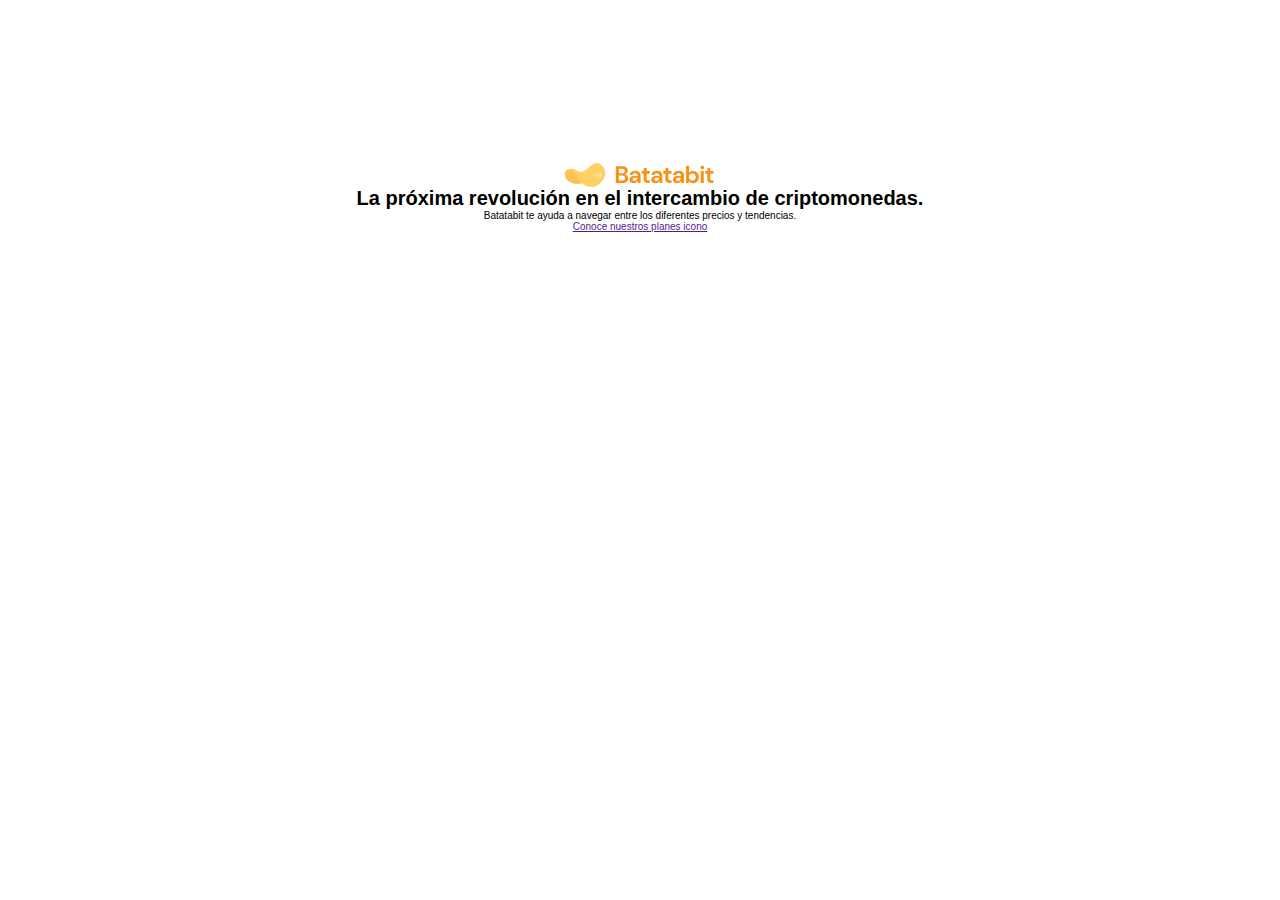
==== Mobile first/index.html @ 76c78989 "mobile first" ====
<!DOCTYPE html>
<html lang="en">
<head>
    <meta charset="UTF-8">
    <meta name="viewport" content="width=device-width, initial-scale=1.0">
    <meta http-equiv="X-UA-Compatible" content="ie=edge">
    <title>Document</title>
    <link rel="stylesheet" href="./style.css">
    <link href=“https://fonts.googleapis.com/css2?family=DM+Sans:wght@400;500;700&family=Inter:wght@300;500&display=swap” rel=“stylesheet”>
</head>
<body>
    <header>
        <img src="./assets/img/logo.svg" alt="">
        <div class="header--title-container">
            <h1>La próxima revolución en el intercambio de criptomonedas.</h1>
            <p>Batatabit te ayuda a navegar entre los diferentes precios y tendencias.</p>
            <a href="" class="header--button">Conoce nuestros planes <span>icono</span></a>
        </div>
    </header>
    <main>
        <section></section>
        <section></section>
        <section></section>
        <section></section>
    </main>
    <footer></footer>
</body>
</html>
---- Mobile first/style.css ----
/*
1.posicionamiento
2.modelo de caja
3.tipografia
4.visuales(sadow,border-radius)
5.otros
*/

:root{
    /*Colores*/
    --bitcoin-orange:#f7931a;
    --soft-orange: #ffe9d5;
    --secondary-blue: #1a9af7;
    --soft-blue: #e7f5ff;
    --warm-black: #201e1c;
    --black: #282623;
    --grey: #bababa;
    --off-white: #faf8f7;
    --just-white: #fff;

}

*{
    box-sizing: border-box;
    margin: 0;
    padding: 0;
}

html{
    font-size: 62.5%;
    font-family: "DM Sans", sans-serif;
}

header{
    position: relative;
    display: flex;
    flex-direction: column;
    justify-content: center;
    width: 100%;
    min-width: 320px;
    height: 334px;
    text-align: center;
}

header img{
    width: 150px;
    height: 24px;
    margin-top: 60px;
    align-self: center;/*centrar un elemento que este dentro de un contenedor con display flex*/
}
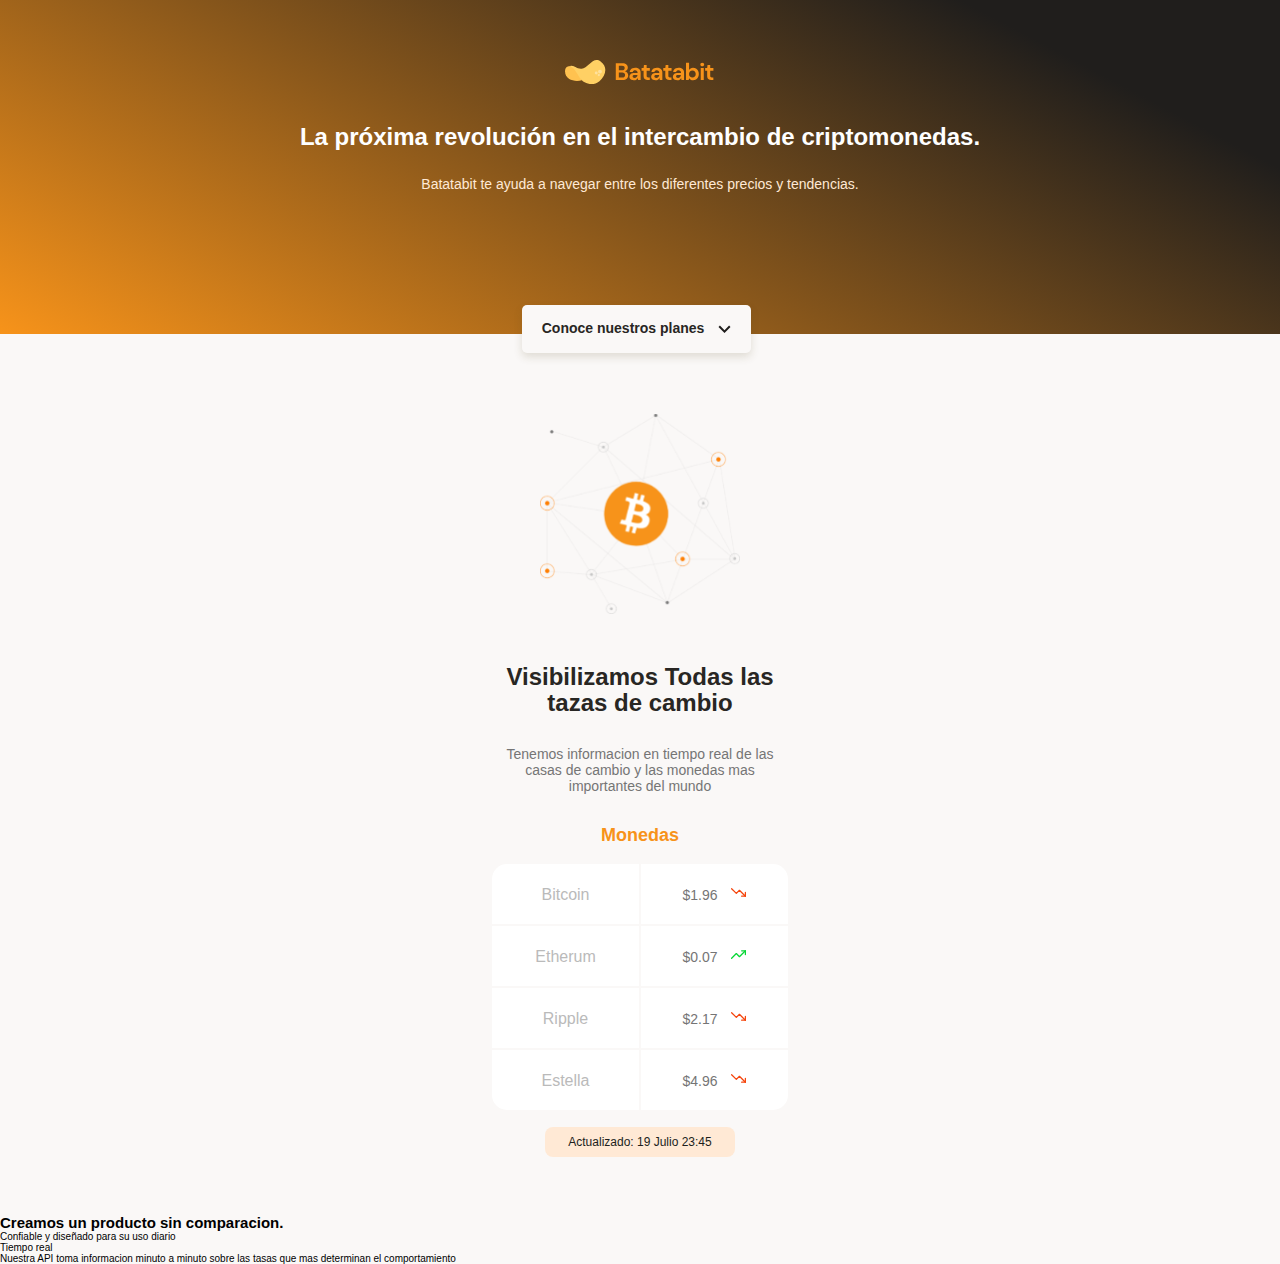
==== commit 33a48136: "Segunda y tercera seccion" ====
--- a/Mobile first/index.html
+++ b/Mobile first/index.html
@@ -4,7 +4,7 @@
     <meta charset="UTF-8">
     <meta name="viewport" content="width=device-width, initial-scale=1.0">
     <meta http-equiv="X-UA-Compatible" content="ie=edge">
-    <title>Document</title>
+    <title>Mobile First</title>
     <link rel="stylesheet" href="./style.css">
     <link href=“https://fonts.googleapis.com/css2?family=DM+Sans:wght@400;500;700&family=Inter:wght@300;500&display=swap” rel=“stylesheet”>
 </head>
@@ -14,12 +14,59 @@
         <div class="header--title-container">
             <h1>La próxima revolución en el intercambio de criptomonedas.</h1>
             <p>Batatabit te ayuda a navegar entre los diferentes precios y tendencias.</p>
-            <a href="" class="header--button">Conoce nuestros planes <span>icono</span></a>
+            <a href="" class="header--button">Conoce nuestros planes <span></span></a>
         </div>
     </header>
     <main>
-        <section></section>
-        <section></section>
+        <section class="main-exchage-container">
+            <div class="background-img"></div>
+            <div class="main-exchage-container--title">
+                <h2>Visibilizamos Todas las tazas de cambio</h2>
+                <p>Tenemos informacion en tiempo real de las casas de cambio y las monedas mas importantes del mundo</p>
+            </div>
+            <section class="main-tables-container">
+                <div class="main-currency-table">
+                    <p class="currency-table--title">Monedas</p>
+                    <div class="currency-table--container">
+                        <table>
+                            <tr>
+                                <td class="table__top-left">Bitcoin</td>
+                                <td class="table__top-rigth table__rigth">$1.96 <span class="down"></span></td>
+                            </tr>
+                            <tr>
+                                <td>Etherum</td>
+                                <td class="table__rigth">$0.07 <span class="up"></span></td>
+                            </tr>
+                            <tr>
+                                <td>Ripple</td>
+                                <td class="table__rigth">$2.17 <span class="down"></span></td>
+                            </tr>
+                            <tr>
+                                <td class="table__bottom-left">Estella</td>
+                                <td class="table__bottom-rigth table__rigth">$4.96 <span class="down"></span></td>
+                            </tr>
+                        </table>
+                    </div>
+                    <div class="currency-table--date">
+                        <p><b>Actualizado:</b> 19 Julio 23:45</p>
+                    </div>
+                </div>
+            </section>
+        </section>
+        <section  class="main-product-detail">
+            <span></span>
+            <div>
+                <h2>Creamos un producto sin comparacion.</h2>
+                <p>Confiable y diseñado para su uso diario</p>
+                <section class="product-cards--container">
+                    <article class="product-detail--card">
+                        <span class="clock"></span>
+                        <p class="product--card-title">Tiempo real</p>
+                        <p class="product--card-body">Nuestra API toma informacion minuto a minuto sobre las tasas que mas determinan el comportamiento</p>
+                    </article>
+                </section>
+            </div>
+        </section>
         <section></section>
         <section></section>
     </main>
--- a/Mobile first/style.css
+++ b/Mobile first/style.css
@@ -40,6 +40,7 @@
     min-width: 320px;
     height: 334px;
     text-align: center;
+    background: linear-gradient(207.8deg, #201E1C 16.69%, #F7931A 100%);
 }
 
 header img{
@@ -47,4 +48,208 @@
     height: 24px;
     margin-top: 60px;
     align-self: center;/*centrar un elemento que este dentro de un contenedor con display flex*/
+}
+
+.header--title-container{
+    width: 90%;
+    min-width: 288px;
+    max-width: 900px;
+    height: 218px;
+    margin-top: 40px;
+    text-align: center;
+    align-self: center;
+}    
+
+.header--title-container h1{
+    font-size: 2.4rem;
+    font-weight: bold;
+    line-height: 2.6rem;/*distancia entre lineas*/
+    color: var(--just-white);
+}
+
+.header--title-container p{
+    margin-top: 25px;
+    font-size: 1.4rem;
+    font-weight: 500;
+    line-height: 1.8rem;
+    color: var(--soft-orange);
+}
+
+.header--title-container .header--button{
+    position: absolute;
+    left: calc(50% - 118px);/*le decimos que se vaya al centro con el 50 pero como 
+    el boton es tan grande se le resta 118px*/
+    top: 270px;
+    display: block;
+    margin-top: 35px;
+    padding: 15px;
+    width: 229px;
+    height: 48px;
+    background-color: var(--off-white);
+
+    box-shadow: 0px 4px 8px rgba(89,73,30,0.16);
+    border: none;
+    border-radius: 5px;
+    font-size: 1.4rem;
+    font-weight: bold;
+    text-decoration: none;
+    color: var(--black);
+}
+
+.header--button span{
+    display: inline-block;
+    width: 13px;
+    height: 8px;
+    margin-left: 10px;
+    background-image: url('./assets/icons/down-arrow.svg');
+}
+
+main{
+    width: 100%;
+    height: auto;
+    background-color: var(--off-white);
+}
+
+.main-exchage-container{
+    width: 100%;
+     height: auto;
+     padding-top:80px;
+     padding-bottom: 30px;
+     text-align: center; 
+}
+
+.main-exchage-container--title{
+    width: 90%;
+    min-width: 288px;
+    max-width: 90px;
+    margin: 0 auto;
+}
+
+.main-exchage-container .background-img{
+    width: 200px;
+    height: 200px;
+    margin: 0 auto;
+    margin-bottom: 50px;
+    background-image: url('./assets/img/Bitcoin.svg');
+    background-size: cover;
+    background-position: center;/*tener visibilidad del centro de la imagen*/
+    background-repeat: no-repeat;
+}
+
+.main-exchage-container h2{
+    margin-bottom: 30px;
+    font-size: 2.4rem;
+    font-weight: bold;
+    line-height: 2.6rem;
+    color: var(--black);
+}
+
+.main-exchage-container p{
+    margin-bottom: 30px;
+    font-size: 1.4rem;
+    font-weight: 500;
+    line-height: 1.6rem;
+    color: #757575;
+}
+
+.main-currency-table{
+    width: 70%;
+    min-width: 235px;
+    max-width: 500px;
+    height: 360px;
+    margin: 0 auto;
+    font-family: "Inter", sans-serif;
+}
+
+.main-currency-table .currency-table--title{
+     margin-bottom: 15px;
+     font-size: 1.8rem;
+     font-weight: bold;
+     line-height: 2.3rem;
+     color: var(--bitcoin-orange);
+}
+
+.main-currency-table .currency-table--container{
+    width: 90%;
+    min-width: 230px;
+    max-width: 300px;
+    height: 250px;
+    margin: 0 auto;
+}
+
+.currency-table--container table{
+    width: 100%;
+    height: 100%;
+}
+
+.currency-table--container td{
+    width: 50%;
+    font-size: 1.6rem;
+    font-weight: 500;
+    line-height: 1.9rem;
+    color: var(--grey);
+    background-color: var(--just-white);
+}
+
+.currency-table--container .table__top-left{
+    border-radius: 15px 0 0 0;
+}
+
+.currency-table--container .table__top-rigth{ 
+    border-radius: 0 15px 0 0;
+}
+
+.currency-table--container .table__bottom-left{
+    border-radius: 0 0 0 15px;
+}
+
+.currency-table--container .table__bottom-rigth{
+    border-radius: 0 0 15px 0;
+}
+
+.currency-table--container .table__rigth{
+    font-size: 1.4rem;
+    font-weight: normal;
+    line-height: 1.7rem;
+    color: #757575;
+
+}
+
+.currency-table--container .down{
+    display: inline-block;
+    width: 15px;
+    height: 15px;
+    margin-left: 10px;
+    background-image: url('./assets/icons/trending-down.svg');
+    background-size: cover;
+    background-position: center;
+    background-repeat: no-repeat;
+}
+
+.currency-table--container .up{
+    display: inline-block;
+    width: 15px;
+    height: 15px;
+    margin-left: 10px;
+    background-image: url('./assets/icons/trending-up.svg');
+    background-size: cover;
+    background-position: center;
+    background-repeat: no-repeat;
+}
+
+.currency-table--date{
+    width: 190px;
+    height: 30px;
+    margin: 0 auto;
+    margin-top: 15px;
+    padding: 8px;
+    background-color: var(--soft-orange);
+    border-radius: 8px;
+}
+
+.currency-table--date p{
+    font-size: 1.2rem;
+    line-height: 1.5rem;
+    font-weight: 300;
+    color: var(--warm-black);
 }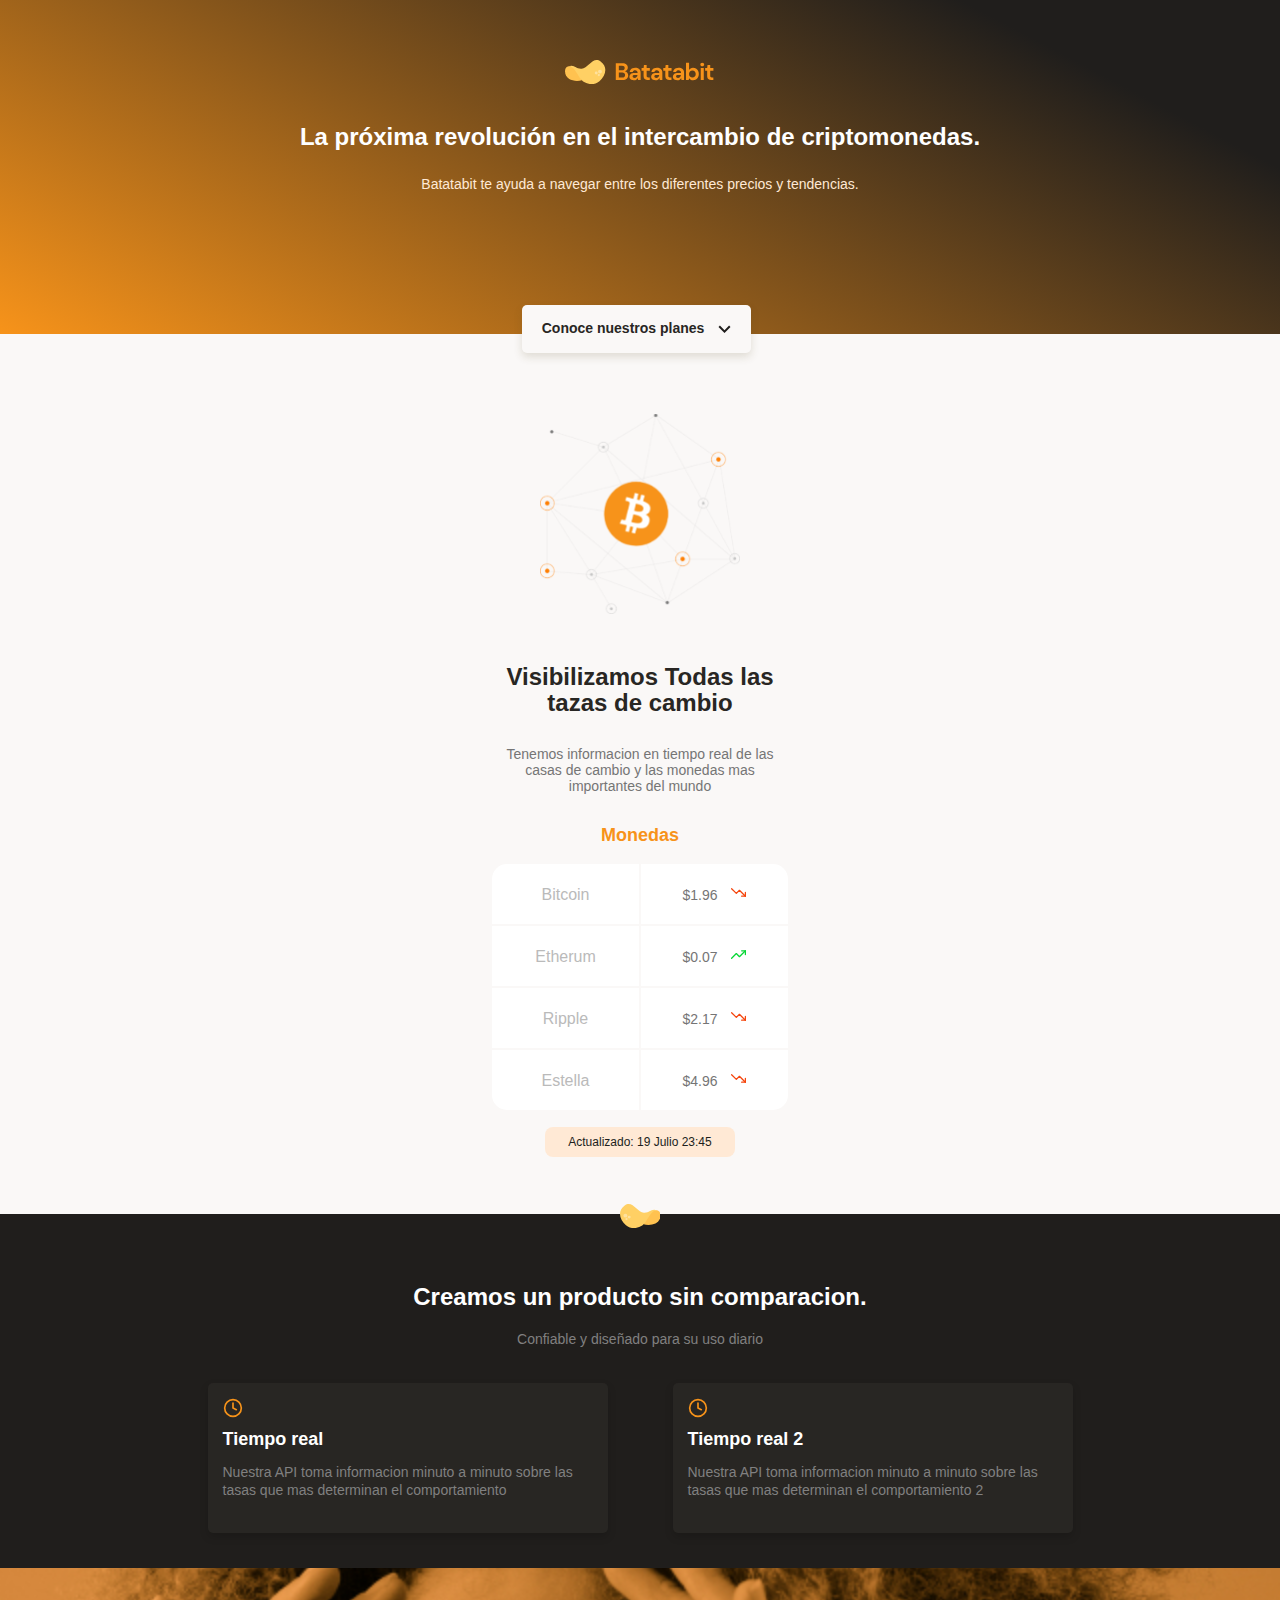
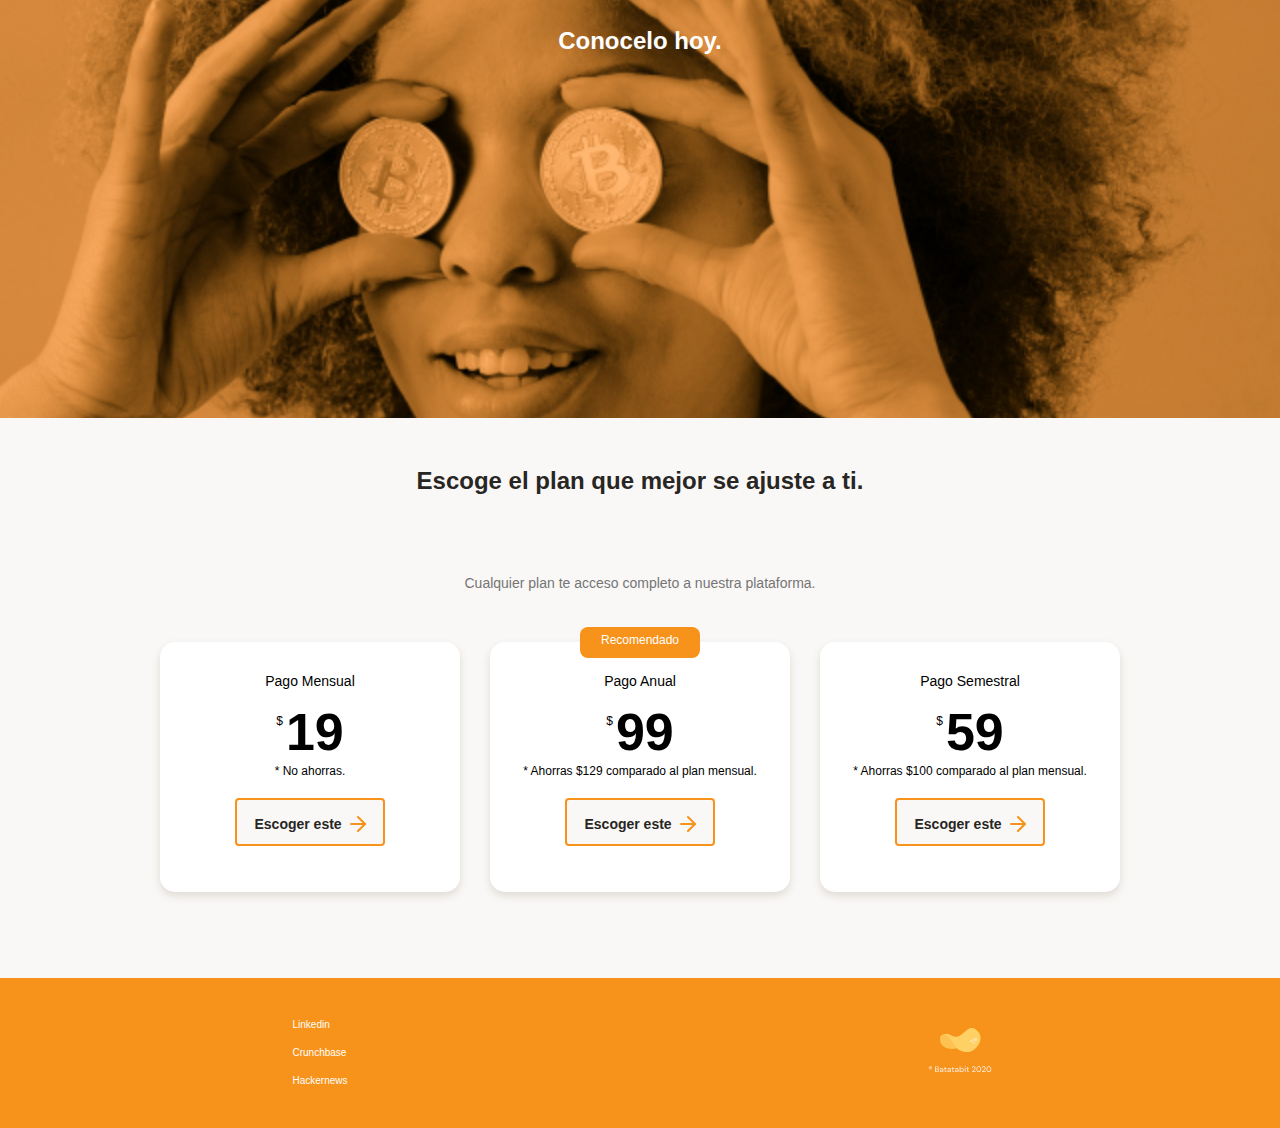
==== commit edcc6dd4: "Terminada v1" ====
--- a/Mobile first/index.html
+++ b/Mobile first/index.html
@@ -6,6 +6,7 @@
     <meta http-equiv="X-UA-Compatible" content="ie=edge">
     <title>Mobile First</title>
     <link rel="stylesheet" href="./style.css">
+    <link rel="stylesheet" href="./css/tablets.css" media="(min-width: 930px)">
     <link href=“https://fonts.googleapis.com/css2?family=DM+Sans:wght@400;500;700&family=Inter:wght@300;500&display=swap” rel=“stylesheet”>
 </head>
 <body>
@@ -14,7 +15,7 @@
         <div class="header--title-container">
             <h1>La próxima revolución en el intercambio de criptomonedas.</h1>
             <p>Batatabit te ayuda a navegar entre los diferentes precios y tendencias.</p>
-            <a href="" class="header--button">Conoce nuestros planes <span></span></a>
+            <a href="#plans" class="header--button">Conoce nuestros planes <span></span></a>
         </div>
     </header>
     <main>
@@ -54,22 +55,72 @@
             </section>
         </section>
         <section  class="main-product-detail">
-            <span></span>
-            <div>
+            <span class="product-detail--batata-logo"></span>
+            <div class="product-detail--title">
                 <h2>Creamos un producto sin comparacion.</h2>
                 <p>Confiable y diseñado para su uso diario</p>
-                <section class="product-cards--container">
-                    <article class="product-detail--card">
+            </div>
+            <section class="product-cards--container">
+                <article class="product-detail--card">
+                    <span class="clock"></span>
+                    <p class="product--card-title">Tiempo real</p>
+                    <p class="product--card-body">Nuestra API toma informacion minuto a minuto sobre las tasas que mas determinan el comportamiento</p>
+                </article>
+                <article class="product-detail--card">
                         <span class="clock"></span>
-                        <p class="product--card-title">Tiempo real</p>
-                        <p class="product--card-body">Nuestra API toma informacion minuto a minuto sobre las tasas que mas determinan el comportamiento</p>
+                        <p class="product--card-title">Tiempo real 2</p>
+                        <p class="product--card-body">Nuestra API toma informacion minuto a minuto sobre las tasas que mas determinan el comportamiento 2</p>
                     </article>
-                </section>
+            </section>
+        </section>
+        <section class="bitcoin-img-container">
+            <h2>Conocelo hoy.</h2>
+        </section>
+        <section id="plans" class="main-plans-container">
+            <div class="plans--title">
+                <h2>Escoge el plan que mejor se ajuste a ti.</h2>
+                <p>Cualquier plan te acceso completo a nuestra plataforma.</p>
             </div>
+            <section class="plans-container--slider">
+                <article class="plans-container--card">
+                    <div class="plan-info-container">
+                        <h3 class="plan-card--title">Pago Mensual</h3>
+                        <p class="plan-card--price"><span>$</span>19</p>
+                        <p class="plan-card--saving">* No ahorras.</p>
+                        <button class="plan-card--ca">Escoger este <span></span></button>
+                    </div>
+                </article>
+                <article class="plans-container--card">
+                    <p class="recomended">Recomendado</p>
+                    <div class="plan-info-container">
+                        <h3 class="plan-card--title">Pago Anual</h3>
+                        <p class="plan-card--price"><span>$</span>99</p>
+                        <p class="plan-card--saving">* Ahorras $129 comparado al plan mensual.</p>
+                        <button class="plan-card--ca">Escoger este <span></span></button>
+                    </div>
+                </article>
+                <article class="plans-container--card">
+                    <div class="plan-info-container">
+                        <h3 class="plan-card--title">Pago Semestral</h3>
+                        <p class="plan-card--price"><span>$</span>59</p>
+                        <p class="plan-card--saving">* Ahorras $100 comparado al plan mensual.</p>
+                        <button class="plan-card--ca">Escoger este <span></span></button>
+                    </div>
+                </article>
+            </section>
         </section>
-        <section></section>
-        <section></section>
     </main>
-    <footer></footer>
+    <footer>
+        <section class="left">
+            <ul>
+                <li><a href="#">Linkedin</a></li>
+                <li><a href="#">Crunchbase</a></li>
+                <li><a href="#">Hackernews</a></li>
+            </ul>
+        </section>
+        <section class="rigth">
+            <img src="./assets/img/logo-footer.svg" alt="Logo batata 2020">
+        </section>
+    </footer>
 </body>
 </html>--- a/Mobile first/style.css
+++ b/Mobile first/style.css
@@ -252,4 +252,252 @@
     line-height: 1.5rem;
     font-weight: 300;
     color: var(--warm-black);
+}
+
+.main-product-detail{
+    position: relative;
+    width: 100%;
+    min-width: 320px;
+    height: auto;
+    padding: 20px 10px;
+    background: var(--warm-black);
+
+}
+
+.product-detail--batata-logo{
+    position: absolute;
+    width: 40px;
+    height: 25px;
+    top: -10px;
+    left: calc(50% - 20px);
+    background-image: url('./assets/icons/batata.svg');
+}
+
+.product-detail--title{
+    width: 90%;
+    min-width: 288px;
+    height: auto;
+    margin: 0 auto;
+    margin-top: 50px;
+    text-align: center;
+}
+
+.product-detail--title h2{
+   margin-bottom: 20px;
+   font-size: 2.4rem;
+   font-weight: bold;
+   line-height: 2.6rem;
+   color: var(--just-white); 
+}
+
+.product-detail--title p{
+    margin-bottom: 20px;
+    font-size: 1.4rem;
+    font-weight: 500;
+    line-height: 1.8rem;
+    color: #808080;
+ }
+
+.product-detail--card{
+    width: 90%;
+    min-width: 288px;
+    max-width: 400px;
+    height: 150px;
+    margin: 15px auto;
+    padding: 15px;
+    background-color:var(--black);
+    border-radius: 5px;
+    box-shadow: 0 4px 8px rgba(0,0,0,0.16); 
+}
+
+.product-detail--card .clock{
+    display: inline-block;
+    width: 20px;
+    height: 20px;
+    margin-bottom: 10px;
+    background-image: url('./assets/icons/clock.svg');
+    background-size: cover;
+    background-position: center;
+    background-repeat: no-repeat;
+}
+
+.product--card-title{
+    margin-bottom: 15px;
+    font-size: 1.8rem;
+    font-weight: bold;
+    line-height: 1.8rem;
+    color: var(--just-white);
+}
+
+.product--card-body{
+    font-size: 1.4rem;
+    font-weight: 500;
+    line-height: 1.8rem;
+    color: #808080;
+}
+
+.bitcoin-img-container{
+    width: 100%;
+    min-width: 320px;
+    height: 50vh;
+    background-image: url('./assets/img/bitcoinbaby2x.jpg');
+    background-position: center;
+    background-size: cover;
+    background-repeat: no-repeat; 
+    text-align: center;
+}
+
+.bitcoin-img-container h2{
+    padding-top: 60px;
+    font-size: 2.4rem;
+    font-weight: bold;
+    line-height: 2.6rem;
+    color: var(--just-white);
+}
+
+.main-plans-container{
+    width: 100%;
+    min-width: 320px;
+    padding-bottom:70px;
+    text-align: center; 
+}
+
+.plans--title{
+    width: 90%;
+    min-width: 288px;
+    height: auto;
+    margin: 0 auto;
+}
+
+.plans--title h2{
+    padding-top: 50px;
+    font-size: 2.4rem;
+    font-weight: bold;
+    line-height: 2.6rem;
+    color: var(--black);
+    margin-bottom: 50px;
+}
+
+.plans--title p{
+    padding-top: 30px;
+    font-size: 1.4rem;
+    font-weight: 500;
+    line-height: 1.8rem;
+    color: #757575;
+    
+}
+
+.plans-container--slider{
+    display: flex;
+    height: 316px;
+    overflow-x: scroll;
+    overscroll-behavior-x: contain;
+    scroll-snap-type: x proximity;   
+}
+
+.plans-container--card{
+    position: relative;
+    scroll-snap-align: center;/*intenta centrar la tarjeta automaticamente cuando se hace 
+    el scroll*/
+    width: 70%;
+    min-width: 190px;
+    max-width: 300px;
+    height: 250px;
+    margin: 50px 15px 0;
+    padding: 0 15px;
+    background-color: var(--just-white);
+    border-radius: 15px;
+    box-shadow: 0 4px 8px rgb(89,73,30,0.16);
+}
+
+.recomended{
+    position: absolute;
+    width: 120px;
+    height: 31px;
+    left: calc(50% - 60px);
+    top: -15px;
+    font-size: 1.2rem;
+    padding: 6px;
+    background-color: var(--bitcoin-orange);
+    border-radius: 8px;
+    color: var(--just-white);
+}
+
+.plan-card--title{
+    padding-top: 30px;
+    font-size: 1.4rem;
+    font-weight: 500;
+    line-height: 1.8rem;
+    color: black;
+}
+
+.plan-card--price{
+    padding: 5px 0;
+    font-size: 5.2rem;
+    font-weight: bold;
+    line-height: 5.3rem;
+    color: black;
+}
+
+.plan-card--price span{
+    font-size: 1.2rem;
+    font-weight: 300;
+    vertical-align: 25px;
+    padding-right: 3px;
+}
+
+.plan-card--saving{
+    font-size: 1.2rem;
+}
+
+.plan-card--ca{
+    width: 150px;
+    height: 48px;
+    margin-top: 20px;
+    background-color: #faf8f7;
+    border: 2px solid var(--bitcoin-orange);
+    border-radius: 4px;
+    font-family: "DM Sans", sans-serif;
+    font-size: 1.4rem;
+    font-weight: bold;
+    line-height: 1.8rem;
+    color: var(--black);
+}
+
+.plan-card--ca span{
+    display: inline-block;
+    width: 20px;
+    height: 20px;
+    background-image: url('./assets/icons/orange-right-arrow.svg');
+    vertical-align: text-bottom;
+}
+
+footer{
+    display: flex;
+    width: 100%;
+    height: 150px;
+    background-color: var(--bitcoin-orange);
+}
+
+footer section{
+    display: flex;
+    width: 50%;
+    justify-content: center;
+    align-items: center;
+}
+
+footer .left ul{
+    font-size: 1.4;
+    font-weight: 500;
+    line-height: 1.8rem;
+    list-style: none;
+}
+
+.left li{
+    margin: 10px 0;
+}
+
+.left a{
+    text-decoration: none;
+    color: var(--just-white);
 }--- a/Mobile first/css/tablets.css
+++ b/Mobile first/css/tablets.css
@@ -0,0 +1,10 @@
+.product-cards--container{
+    display: flex;
+    flex-wrap: wrap;
+    width: 930px;
+    margin: 0 auto;
+}
+
+.plans-container--slider{
+    justify-content: center;
+}